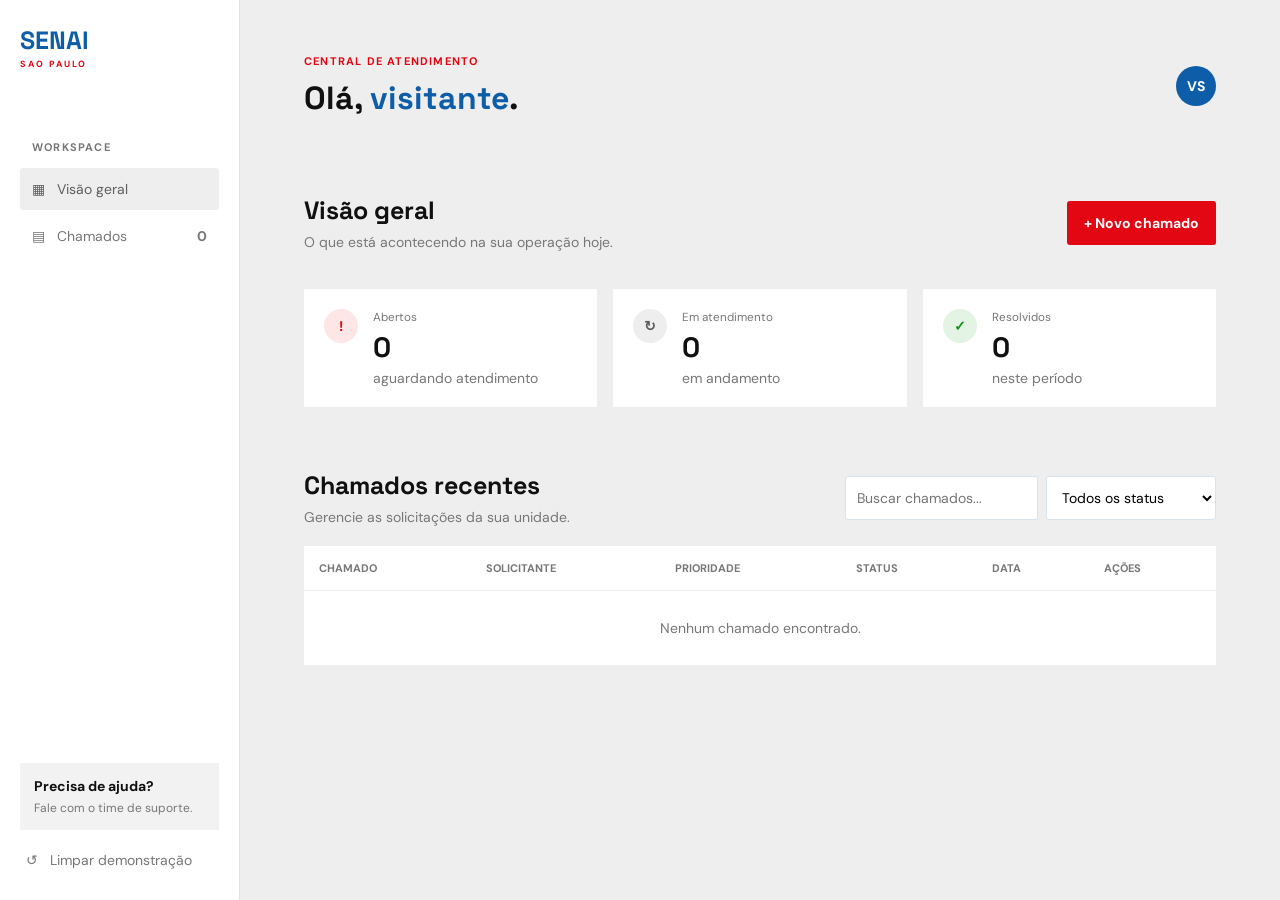
==== docs/index.html @ 7ed58b00 "Prepara demonstracao para GitHub Pages" ====
<!DOCTYPE html>
<html lang="pt-BR">
<head>
  <meta charset="UTF-8">
  <meta name="viewport" content="width=device-width, initial-scale=1">
  <title>Suporte SENAI-SP</title>
  <link rel="icon" type="image/png" href="logo-small.png">
  <link rel="stylesheet" href="css/site.css">
</head>
<body>
  <main class="app-shell">
    <aside class="sidebar">
      <a href="" class="brand" aria-label="SENAI São Paulo"><strong>SENAI</strong><span>SAO PAULO</span></a>
      <div class="workspace-label">Workspace</div>
      <nav>
        <a class="nav-item active" href="#overview">▦ &nbsp; Visão geral</a>
        <a class="nav-item" href="#tickets">▤ &nbsp; Chamados <b id="nav-count">0</b></a>
      </nav>
      <div class="sidebar-bottom">
        <div class="help-box"><strong>Precisa de ajuda?</strong><span>Fale com o time de suporte.</span></div>
        <button class="logout-button" id="clear-data">↺ &nbsp; Limpar demonstração</button>
      </div>
    </aside>
    <section class="content">
      <header class="topbar"><div><p class="eyebrow">Central de atendimento</p><h1>Olá, <span>visitante</span>.</h1></div><div class="avatar">VS</div></header>
      <div id="overview" class="welcome-row"><div><h2>Visão geral</h2><p>O que está acontecendo na sua operação hoje.</p></div><button class="primary-button" id="new-ticket-button">+ Novo chamado</button></div>
      <div class="metrics">
        <article class="metric"><span class="metric-icon red">!</span><div><small>Abertos</small><strong id="open-count">0</strong><span>aguardando atendimento</span></div></article>
        <article class="metric"><span class="metric-icon blue">↻</span><div><small>Em atendimento</small><strong id="progress-count">0</strong><span>em andamento</span></div></article>
        <article class="metric"><span class="metric-icon green">✓</span><div><small>Resolvidos</small><strong id="resolved-count">0</strong><span>neste período</span></div></article>
      </div>
      <section id="tickets">
        <div class="section-heading"><div><h2>Chamados recentes</h2><p>Gerencie as solicitações da sua unidade.</p></div><div class="filters"><input id="search" type="search" placeholder="Buscar chamados..." aria-label="Buscar chamados"><select id="status-filter" aria-label="Filtrar por status"><option value="ALL">Todos os status</option><option value="OPEN">Abertos</option><option value="IN_PROGRESS">Em atendimento</option><option value="RESOLVED">Resolvidos</option></select></div></div>
        <div class="table-wrap"><table><thead><tr><th>Chamado</th><th>Solicitante</th><th>Prioridade</th><th>Status</th><th>Data</th><th>Ações</th></tr></thead><tbody id="ticket-list"></tbody></table><p id="empty-state" class="empty-state">Nenhum chamado encontrado.</p></div>
      </section>
    </section>
  </main>
  <dialog id="ticket-dialog"><form method="dialog" id="ticket-form"><div class="dialog-header"><h2>Abrir chamado</h2><button value="cancel" class="close-button" aria-label="Fechar">×</button></div><label for="title">Assunto</label><input id="title" name="title" required><label for="description">Descrição</label><textarea id="description" name="description" rows="4" required></textarea><div class="form-grid"><div><label for="requester">Solicitante</label><input id="requester" name="requester" required></div><div><label for="priority">Prioridade</label><select id="priority" name="priority"><option>Normal</option><option>Alta</option><option>Urgente</option></select></div></div><button class="primary-button">Criar chamado <span>→</span></button></form></dialog>
  <script src="js/app.js"></script>
</body>
</html>
---- docs/css/site.css ----
@import url('https://fonts.googleapis.com/css2?family=DM+Sans:wght@400;500;600;700&family=Space+Grotesk:wght@500;600;700&display=swap');
:root { --red:#e30613; --blue:#0e5da9; --muted:#777; --line:#d6e4f0; --paper:#eee; --green:#149414; }
* { box-sizing:border-box; } body { min-width:320px; margin:0; background:var(--paper); color:#101010; font:14px 'DM Sans',sans-serif; } h1,h2,p { margin:0; } h1,h2 { font-family:'Space Grotesk',sans-serif; } button,input,select,textarea { font:inherit; } button { cursor:pointer; }
.app-shell { min-height:100vh; display:grid; grid-template-columns:240px 1fr; } .sidebar { position:sticky; top:0; height:100vh; padding:30px 20px; display:flex; flex-direction:column; background:#fff; border-right:1px solid var(--line); } .brand { display:flex; flex-direction:column; color:var(--blue); text-decoration:none; font:700 25px/.85 'Space Grotesk',sans-serif; } .brand span { margin-top:7px; color:var(--red); font:700 9px 'DM Sans',sans-serif; letter-spacing:2px; }
.workspace-label,.eyebrow { color:var(--red); font-size:11px; font-weight:700; letter-spacing:1.2px; text-transform:uppercase; } .workspace-label { margin:70px 12px 14px; color:var(--muted); } nav { display:grid; gap:5px; } .nav-item { padding:12px; color:var(--muted); text-decoration:none; border-radius:3px; } .nav-item.active { color:#5f5f5f; background:#eee; } .nav-item b { float:right; } .sidebar-bottom { margin-top:auto; } .help-box { display:grid; gap:5px; margin-bottom:20px; padding:14px; background:#f2f2f2; } .help-box span,.metric span,.metric small { color:var(--muted); } .help-box span { font-size:12px; } .logout-button,.delete-button,.close-button { border:0; background:transparent; } .logout-button { color:var(--muted); }
.content { min-width:0; padding:54px clamp(20px,5vw,76px); } .topbar,.welcome-row,.section-heading { display:flex; align-items:center; justify-content:space-between; gap:20px; } .topbar { margin-bottom:76px; } .topbar h1 { margin-top:10px; font-size:32px; } .topbar h1 span { color:var(--blue); } .avatar { display:grid; place-items:center; width:40px; height:40px; color:#fff; background:var(--blue); border-radius:50%; font-weight:700; } .welcome-row h2,.section-heading h2 { font-size:25px; } .welcome-row p,.section-heading p { margin-top:7px; color:var(--muted); }
.primary-button { display:flex; align-items:center; justify-content:space-between; gap:22px; padding:13px 17px; color:#fff; background:var(--red); border:0; border-radius:3px; font-weight:700; } .metrics { display:grid; grid-template-columns:repeat(3,1fr); gap:16px; margin:38px 0 62px; } .metric { display:flex; gap:15px; padding:20px; background:#fff; } .metric-icon { display:grid; place-items:center; width:34px; height:34px; border-radius:50%; font-weight:700; } .metric-icon.red { color:var(--red); background:#fee6e7; } .metric-icon.blue { color:#5f5f5f; background:#eee; } .metric-icon.green { color:var(--green); background:#e4f4e4; } .metric div { display:grid; gap:4px; } .metric strong { font:700 28px 'Space Grotesk',sans-serif; }
.filters { display:flex; gap:8px; } input,select,textarea { min-width:170px; padding:11px; background:#fff; border:1px solid var(--line); border-radius:3px; } .table-wrap { overflow-x:auto; margin-top:20px; background:#fff; } table { width:100%; min-width:700px; border-collapse:collapse; text-align:left; } th,td { padding:15px; border-bottom:1px solid #edf1f4; } th { color:var(--muted); font-size:11px; text-transform:uppercase; } td b,td small { display:block; } td small { margin-top:4px; color:var(--muted); } .badge { padding:5px 8px; border-radius:3px; font-size:12px; } .badge.OPEN { color:var(--red); background:#fee6e7; } .badge.IN_PROGRESS { color:#5f5f5f; background:#eee; } .badge.RESOLVED { color:var(--green); background:#e4f4e4; } .action-select { min-width:0; padding:7px; } .delete-button { color:var(--red); font-size:20px; vertical-align:middle; } .empty-state { padding:28px; text-align:center; color:var(--muted); } [hidden] { display:none !important; }
dialog { width:min(520px,calc(100% - 32px)); padding:0; border:0; border-radius:3px; box-shadow:0 16px 60px #0003; } dialog::backdrop { background:#0008; } dialog form { display:grid; gap:8px; padding:26px; } .dialog-header { display:flex; justify-content:space-between; align-items:center; margin-bottom:12px; } .dialog-header h2 { font-size:23px; } .close-button { font-size:26px; } .form-grid { display:grid; grid-template-columns:1fr 1fr; gap:12px; } .form-grid div { display:grid; gap:8px; } .form-grid input,.form-grid select { min-width:0; width:100%; }
@media (max-width:760px) { .app-shell { display:block; } .sidebar { position:static; height:auto; flex-direction:row; align-items:center; gap:16px; padding:16px 20px; } .sidebar nav,.sidebar-bottom,.workspace-label { display:none; } .brand { font-size:21px; } .content { padding:24px 18px; } .topbar { margin-bottom:30px; } .welcome-row,.section-heading { align-items:flex-start; flex-direction:column; gap:18px; } .filters { width:100%; flex-direction:column; } .filters input,.filters select { width:100%; } .metrics { grid-template-columns:1fr; } }body { min-width: 320px; }
.sidebar { position: sticky; top: 0; height: 100vh; }
.brand img { max-width: 150px; }
.content { min-width: 0; }
.table-wrap { overflow-x: auto; }
.empty-state { padding: 28px; text-align: center; color: var(--muted); }
[hidden] { display: none !important; }
@media (max-width: 760px) {
  .app-shell { display: block; }
  .sidebar { position: static; height: auto; display: flex; align-items: center; gap: 16px; padding: 16px 20px; }
  .sidebar nav, .sidebar-bottom, .workspace-label { display: none; }
  .brand img { width: 110px; }
  .content { padding: 24px 18px; }
  .topbar { margin-bottom: 30px; }
  .welcome-row, .section-heading { align-items: flex-start; flex-direction: column; gap: 18px; }
  .filters { width: 100%; }
  .filters input, .filters select { max-width: none; width: 100%; }
  .metrics { grid-template-columns: 1fr; }
}
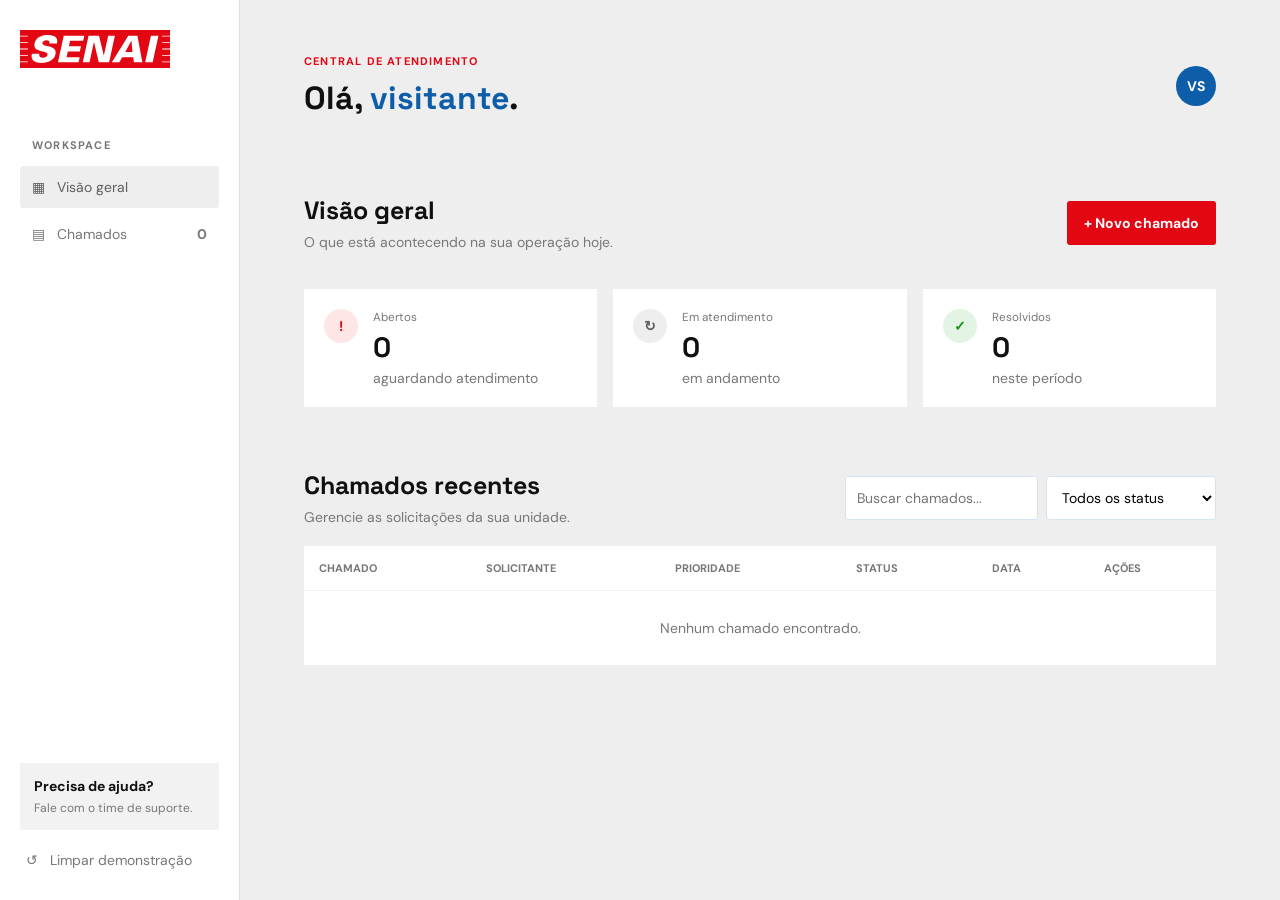
==== commit 09e068dc: "Corrige interacoes e logo do GitHub Pages" ====
--- a/docs/index.html
+++ b/docs/index.html
@@ -10,7 +10,7 @@
 <body>
   <main class="app-shell">
     <aside class="sidebar">
-      <a href="" class="brand" aria-label="SENAI São Paulo"><strong>SENAI</strong><span>SAO PAULO</span></a>
+      <a href="" class="brand" aria-label="SENAI São Paulo"><img src="../senai-sp.svg" alt="SENAI São Paulo"></a>
       <div class="workspace-label">Workspace</div>
       <nav>
         <a class="nav-item active" href="#overview">▦ &nbsp; Visão geral</a>
